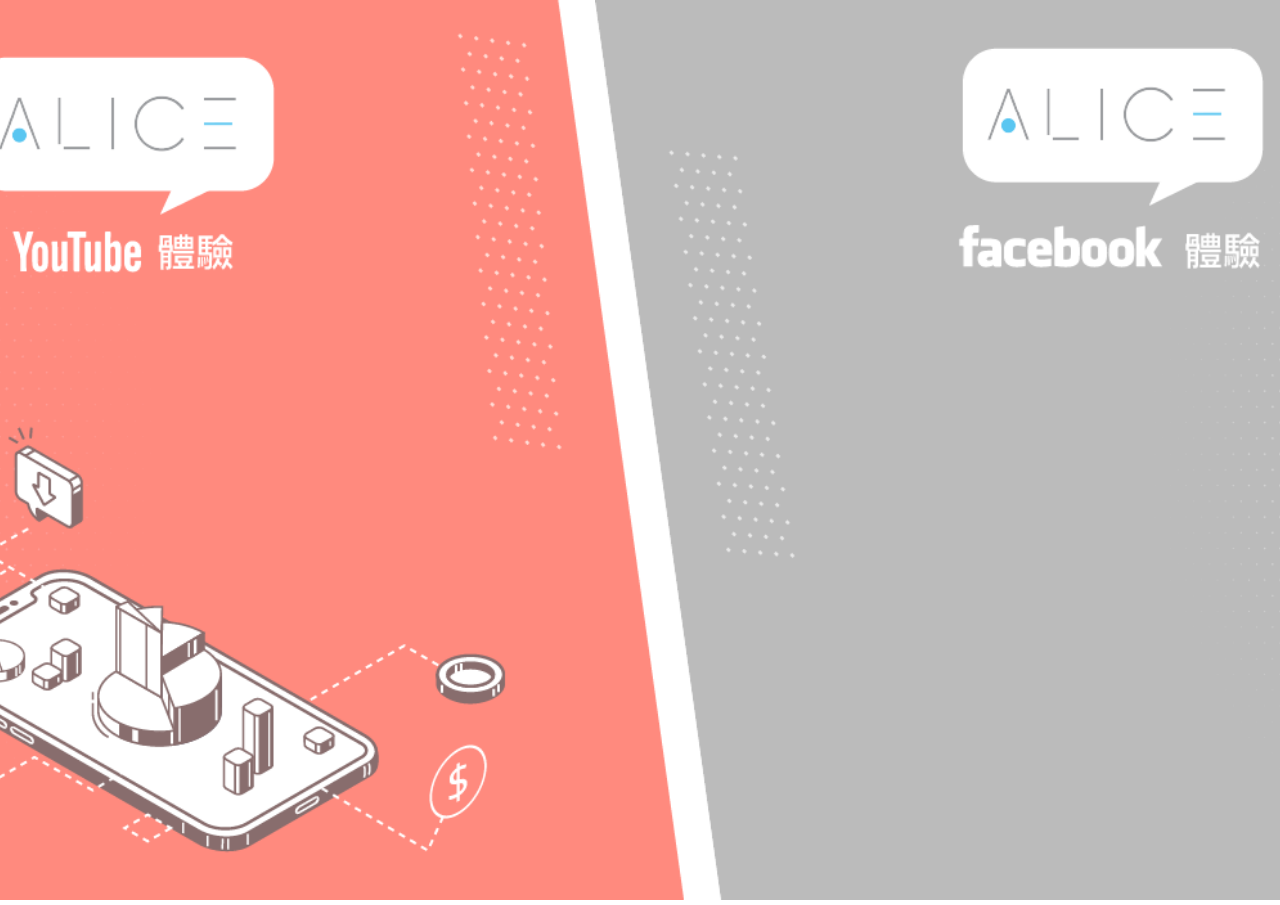
==== index.html @ b47ec306 "test" ====
<!DOCTYPE html>
<html lang="zh-Hant">

<head>
    <meta charset="UTF-8">
    <meta http-equiv="X-UA-Compatible" content="IE=edge">
    <meta name="viewport" content="width=device-width, initial-scale=1.0">
    <title>ALICE chatbox</title>
    <link rel="stylesheet" href="./css/index.css">
    <script src="https://cdnjs.cloudflare.com/ajax/libs/jquery/3.6.0/jquery.min.js"></script>
    <style>
        .hover {
            opacity: 0;
        }

        .bg_loding {
            background-image: url(./img/laptop/youtube_color_bg2.png);
            background-image: url(./img/laptop/facebook_color_bg2.png);
        }

        .yt_bg_loding_hover {
            background-image: url(./img/laptop/youtube_color_bg2.png);
            background-repeat: no-repeat;
            background-size: cover;
        }
        .fb_bg_loding_hover {
            background-image: url(./img/laptop/facebook_color_bg2.png);
            background-repeat: no-repeat;
            background-size: cover;
        }
    </style>
</head>

<body>
    <div>
        <div>
            <div class="home_bg">
                <div class="home_bg_both">
                    <a href="./page.html#AliceChatBox1" class="yt_link">
                        <div class="yt_bg">
                            <div class="home_yt_img_color">
                                <img src="./img/youtube_color_icon.png" alt="">
                            </div>
                        </div>
                    </a>
                    <a href="./page.html#AliceChatBox2" class="fb_link">
                        <div class="fb_bg">
                            <div class="home_fb_img_color">
                                <img src="./img/facebook_color_icon.png" alt="">
                            </div>
                        </div>
                    </a>
                </div>
            </div>
            <div class="home_peter">
                <div class="home_peter_img">
                    <img src="./img/peter.png" alt="">
                    <div class="home_yt_img">
                        <img src="./img/youtube_icon.png" alt="">
                    </div>
                    <div class="home_fb_img">
                        <img src="./img/facebook_icon.png" alt="">
                    </div>
                </div>
            </div>
        </div>
    </div>
    <div class="bg_loding"></div>

    <script>

        $('a.yt_link').hover(function () {
            $('div.yt_bg').addClass('yt_bg_loding_hover');
            $('div.home_yt_img').addClass('hover');
        }, function () {
            $('div.yt_bg').removeClass('yt_bg_loding_hover');
            $('div.home_yt_img').removeClass('hover');
            
        });
        $('a.fb_link').hover(function () {
            $('div.fb_bg').addClass('fb_bg_loding_hover');
            $('div.home_fb_img').addClass('hover');
        }, function () {
            $('div.fb_bg').removeClass('fb_bg_loding_hover');
            $('div.home_fb_img').removeClass('hover');
        });
    </script>
</body>

</html>
---- css/index.css ----
body {
    margin: 0;
    padding: 0;
    box-sizing: border-box;
    list-style: none;
    color: #4F4F4F;
    /* letter-spacing: 0.03em; */
    overflow: hidden;
}

.home_bg {
    background-color: #ffffff;
    width: 100%;
    height: 100vh;
    /* height: 100vh; */
}

.home_bg_both {
    /* border: 1px solid red; */
    display: flex;
    height: 100vh;
    position: relative;
}

.yt_link {
    display: block;
    width: 50%;
    height: 100%;
    /* z-index: 100; */
}

.fb_link {
    width: 50%;
    height: 100%;
}

.yt_bg {
    width: 53%;
    height: 100%;
    position: absolute;
    top: 0;
    left: 0;
    /* height: 100%; */
    background-image: url(./img/laptop/youtube_color_bg2.png);
    background-image: url(../img/laptop/youtube_bg2.png);
    background-repeat: no-repeat;
    background-size: cover;
    background-position: center right;
    /* overflow: hidden; */
}

.yt_link:hover .yt_bg {
    background-image: url(../img/laptop/youtube_color_bg2.png);
    background-repeat: no-repeat;
    background-size: cover;
}

.fb_bg {
    width: 53%;
    height: 100%;
    position: absolute;
    top: 0;
    right: 0;
    background-image: url(./img/laptop/facebook_color_bg2.png);
    background-image: url(../img/laptop/facebook_bg2.png);
    background-repeat: no-repeat;
    background-size: cover;
    background-position: center left;
}

.fb_link:hover .fb_bg {
    background-image: url(../img/laptop/facebook_color_bg2.png);
    background-repeat: no-repeat;
    background-size: cover;
}
.home_yt_img{
    width: 80px;
    height: 80px;
    position: absolute;
    bottom: 36%;
    left: -5%;
    z-index: 1;
    visibility: visible;
    opacity: 1;
    transition: visibility 0s, opacity 0.3s linear;
}
.home_yt_img_color{
    width: 120px;
    height: 120px;
    position: absolute;
    top: 33%;
    right: 50%;
    visibility: hidden;
    opacity: 0;
    transition: visibility 0s, opacity 0.6s linear;
}
.home_yt_img_color img{
    width: 100%;
}
.home_fb_img{
    width: 80px;
    height: 80px;
    position: absolute;
    bottom: 36%;
    right: -5%;
    z-index: 1;
    visibility: visible;
    opacity: 1;
    transition: visibility 0s, opacity 0.3s linear;
}
.home_fb_img_color{
    width: 120px;
    height: 120px;
    position: absolute;
    top: 33%;
    left: 44%;
    visibility: hidden;
    opacity: 0;
    transition: visibility 0s, opacity 0.6s linear;
}
.home_fb_img_color img{
    width: 100%;
}
.home_yt_img img{
    width: 100%;
}
.home_fb_img img{
    width: 100%;
}
.fb_link:hover .home_fb_img{
    opacity: 0;
}
.yt_link:hover .home_yt_img{
    opacity: 0;
}
.fb_link:hover .fb_bg .home_fb_img_color{
    visibility: visible;
    opacity: 1;
}
.yt_link:hover .yt_bg .home_yt_img_color{
    visibility: visible;
    opacity: 1;
}
.home_peter_img {
    bottom: -5px;
    position: absolute;
    width: 30%;
    left:calc(50% - 14%);
    pointer-events: none;
}

.home_peter img{
    width: 100%;
}

@media (max-width: 1700px) {
    .fb_bg {
        width: 53.1%;
    }
    .yt_bg {
        width: 53.1%;
    }
}
@media (max-width: 1600px) {
    .fb_bg {
        width: 53.5%;
    }
    .yt_bg {
        width: 53.5%;
    }
}
@media (max-width: 1440.98px) {
    .fb_bg {
        width: 53%;
    }
    .yt_bg {
        width: 53%;
    }
    .home_peter_img {
        width: 34%;
        left:calc(50% - 17%);
    }
}
@media (max-width: 1300px) {
    .fb_bg {
        width: 53.5%;
    }
    .yt_bg {
        width: 53.5%;
    }
}
@media (max-width: 1200px) {
    .fb_bg {
        width: 53.7%;
    }
    .yt_bg {
        width: 53.7%;
    }
    .home_peter_img {
        width: 40%;
        left:calc(50% - 20%);
    }
}
@media (max-width: 1060px) {
    .fb_bg {
        width: 54.3%;
    }
    .yt_bg {
        width: 54.3%;
    }
    .home_peter_img {
        width: 42%;
        left:calc(50% - 21%);
    }
}
@media (max-width: 992px) {
    .fb_bg {
        width: 54.5%;
    }
    .yt_bg {
        width: 54.5%;
    }
    .home_peter_img {
        width: 46%;
        left:calc(50% - 23%);
    }
}
@media (max-width: 900px) {
    .fb_bg {
        width: 55%;
    }
    .yt_bg {
        width: 55%;
    }
    .home_peter_img {
        width: 52%;
        left:calc(50% - 26%);
    }
}
@media (max-width: 768px) {
    .fb_bg {
        width: 55.6%;
    }
    .yt_bg {
        width: 55.6%;
    }
    .home_peter_img {
        width: 54%;
        left:calc(50% - 27%);
    }
}
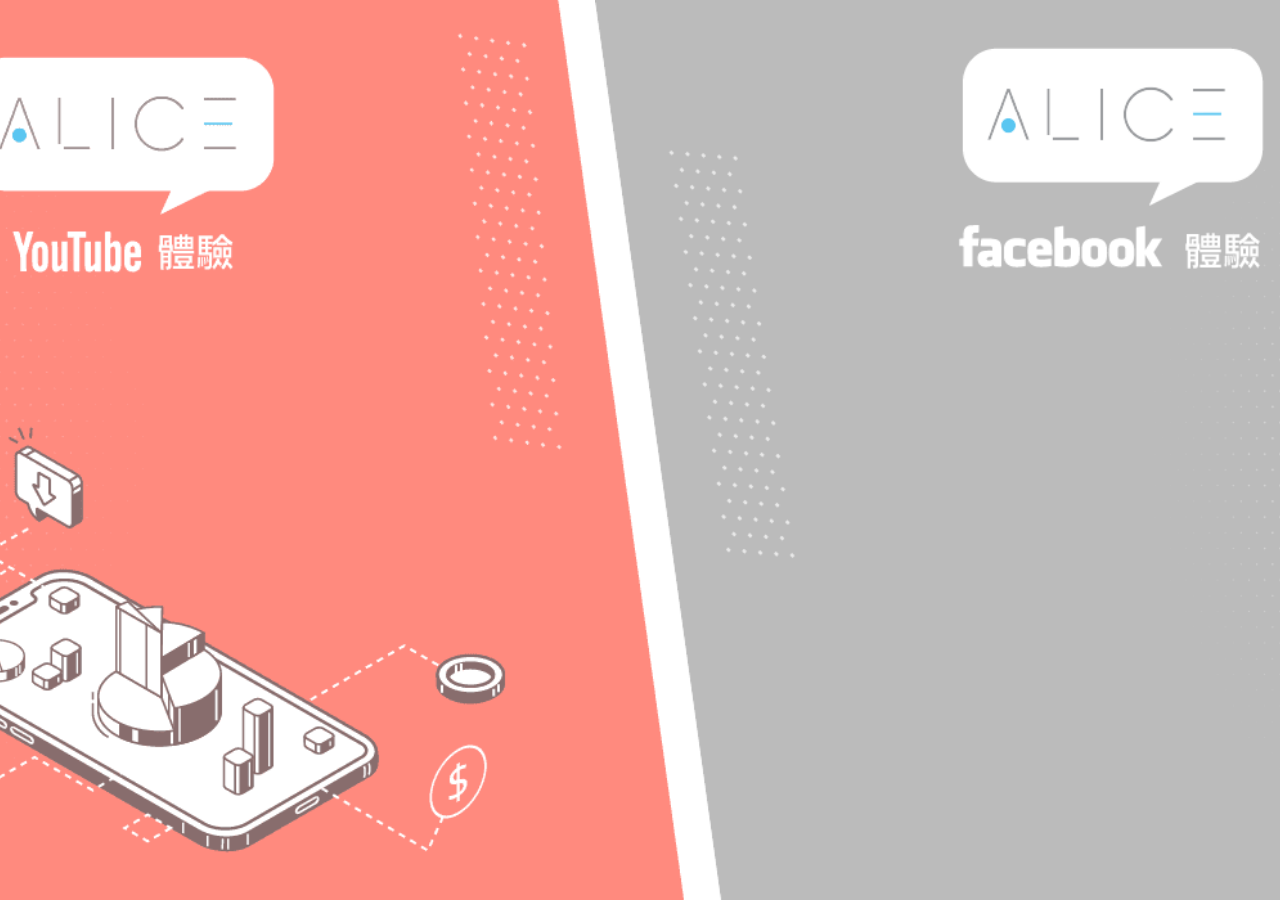
==== commit 43e50ab4: "test" ====
--- a/index.html
+++ b/index.html
@@ -18,7 +18,7 @@
             background-image: url(./img/laptop/facebook_color_bg2.png);
         }
 
-        .yt_bg_loding_hover {
+        /* .yt_bg_loding_hover {
             background-image: url(./img/laptop/youtube_color_bg2.png);
             background-repeat: no-repeat;
             background-size: cover;
@@ -27,7 +27,7 @@
             background-image: url(./img/laptop/facebook_color_bg2.png);
             background-repeat: no-repeat;
             background-size: cover;
-        }
+        } */
     </style>
 </head>
 
@@ -70,18 +70,18 @@
     <script>
 
         $('a.yt_link').hover(function () {
-            $('div.yt_bg').addClass('yt_bg_loding_hover');
+            // $('div.yt_bg').addClass('yt_bg_loding_hover');
             $('div.home_yt_img').addClass('hover');
         }, function () {
-            $('div.yt_bg').removeClass('yt_bg_loding_hover');
+            // $('div.yt_bg').removeClass('yt_bg_loding_hover');
             $('div.home_yt_img').removeClass('hover');
             
         });
         $('a.fb_link').hover(function () {
-            $('div.fb_bg').addClass('fb_bg_loding_hover');
+            // $('div.fb_bg').addClass('fb_bg_loding_hover');
             $('div.home_fb_img').addClass('hover');
         }, function () {
-            $('div.fb_bg').removeClass('fb_bg_loding_hover');
+            // $('div.fb_bg').removeClass('fb_bg_loding_hover');
             $('div.home_fb_img').removeClass('hover');
         });
     </script>
--- a/css/index.css
+++ b/css/index.css
@@ -41,7 +41,6 @@
     top: 0;
     left: 0;
     /* height: 100%; */
-    background-image: url(./img/laptop/youtube_color_bg2.png);
     background-image: url(../img/laptop/youtube_bg2.png);
     background-repeat: no-repeat;
     background-size: cover;
@@ -50,7 +49,7 @@
 }
 
 .yt_link:hover .yt_bg {
-    background-image: url(../img/laptop/youtube_color_bg2.png);
+    background-image: url(../img/laptop/youtube_color_bg.png);
     background-repeat: no-repeat;
     background-size: cover;
 }
@@ -61,7 +60,6 @@
     position: absolute;
     top: 0;
     right: 0;
-    background-image: url(./img/laptop/facebook_color_bg2.png);
     background-image: url(../img/laptop/facebook_bg2.png);
     background-repeat: no-repeat;
     background-size: cover;
@@ -69,7 +67,7 @@
 }
 
 .fb_link:hover .fb_bg {
-    background-image: url(../img/laptop/facebook_color_bg2.png);
+    background-image: url(../img/laptop/facebook_color_bg.png);
     background-repeat: no-repeat;
     background-size: cover;
 }
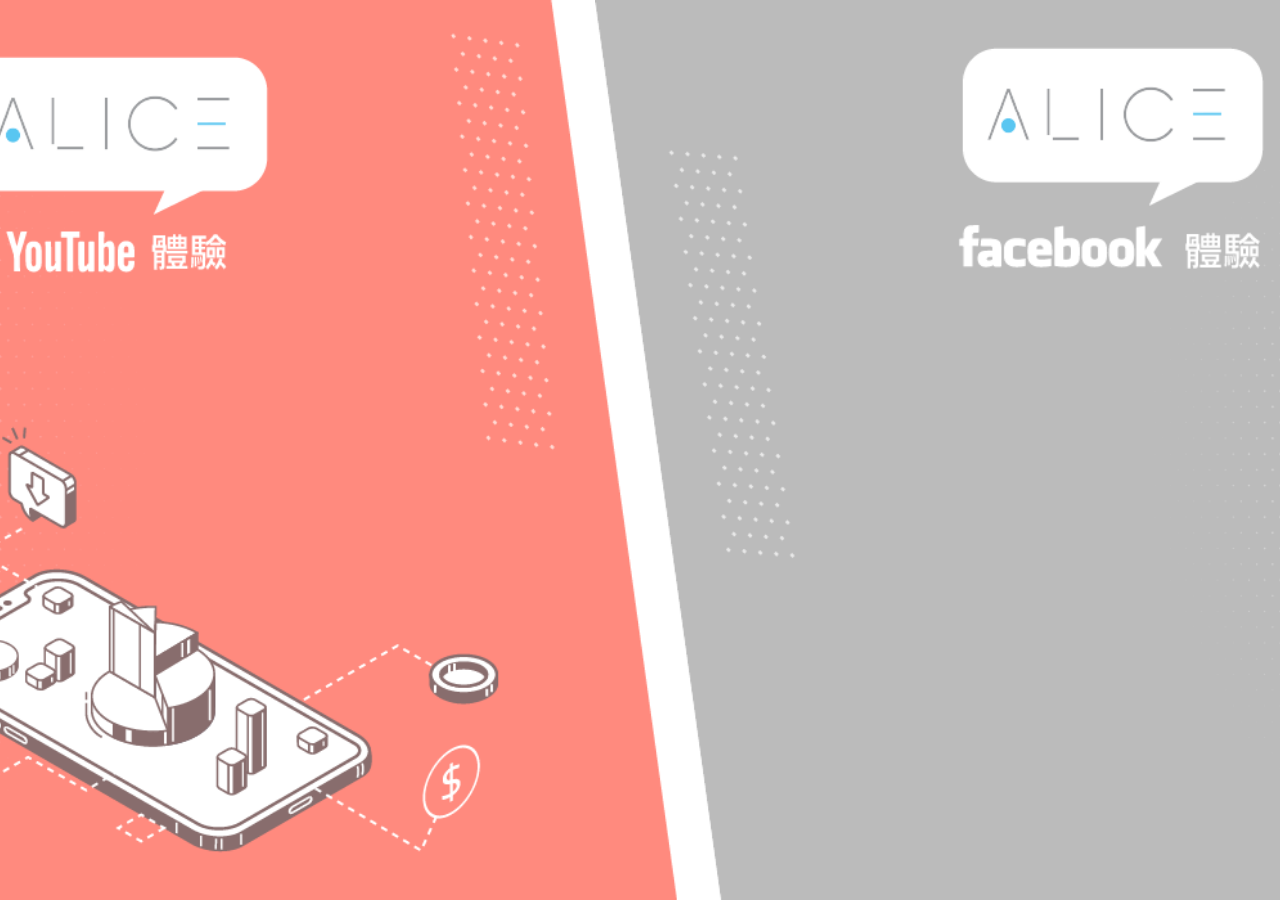
==== commit 02bbcbce: "update location hash word" ====
--- a/index.html
+++ b/index.html
@@ -36,18 +36,24 @@
         <div>
             <div class="home_bg">
                 <div class="home_bg_both">
-                    <a href="./page.html#AliceChatBox1" class="yt_link">
-                        <div class="yt_bg">
+                    <a href="./page.html#AliceChatBox_Youtube" class="yt_link">
+                        <div class="yt_bg_color">
                             <div class="home_yt_img_color">
                                 <img src="./img/youtube_color_icon.png" alt="">
                             </div>
                         </div>
+                        <div class="yt_bg">
+
+                        </div>
                     </a>
-                    <a href="./page.html#AliceChatBox2" class="fb_link">
-                        <div class="fb_bg">
+                    <a href="./page.html#AliceChatBox_Facebook" class="fb_link">
+                        <div class="fb_bg_color">
                             <div class="home_fb_img_color">
                                 <img src="./img/facebook_color_icon.png" alt="">
                             </div>
+                        </div>
+                        <div class="fb_bg">
+
                         </div>
                     </a>
                 </div>
@@ -70,18 +76,18 @@
     <script>
 
         $('a.yt_link').hover(function () {
-            // $('div.yt_bg').addClass('yt_bg_loding_hover');
+            $('div.yt_bg').addClass('hover');
             $('div.home_yt_img').addClass('hover');
         }, function () {
-            // $('div.yt_bg').removeClass('yt_bg_loding_hover');
+            $('div.yt_bg').removeClass('hover');
             $('div.home_yt_img').removeClass('hover');
             
         });
         $('a.fb_link').hover(function () {
-            // $('div.fb_bg').addClass('fb_bg_loding_hover');
+            $('div.fb_bg').addClass('hover');
             $('div.home_fb_img').addClass('hover');
         }, function () {
-            // $('div.fb_bg').removeClass('fb_bg_loding_hover');
+            $('div.fb_bg').removeClass('hover');
             $('div.home_fb_img').removeClass('hover');
         });
     </script>
--- a/css/index.css
+++ b/css/index.css
@@ -33,7 +33,17 @@
     width: 50%;
     height: 100%;
 }
-
+.yt_bg_color{
+    width: 53%;
+    height: 100%;
+    position: absolute;
+    top: 0;
+    left: 0;
+    background-image: url(../img/laptop/youtube_color_bg2.png);
+    background-repeat: no-repeat;
+    background-size: cover;
+    background-position: center right;
+}
 .yt_bg {
     width: 53%;
     height: 100%;
@@ -48,12 +58,23 @@
     /* overflow: hidden; */
 }
 
-.yt_link:hover .yt_bg {
+/* .yt_link:hover .yt_bg {
     background-image: url(../img/laptop/youtube_color_bg.png);
     background-repeat: no-repeat;
     background-size: cover;
-}
-
+} */
+
+.fb_bg_color {
+    width: 53%;
+    height: 100%;
+    position: absolute;
+    top: 0;
+    right: 0;
+    background-image: url(../img/laptop/facebook_color_bg2.png);
+    background-repeat: no-repeat;
+    background-size: cover;
+    background-position: center left;
+}
 .fb_bg {
     width: 53%;
     height: 100%;
@@ -66,11 +87,11 @@
     background-position: center left;
 }
 
-.fb_link:hover .fb_bg {
+/* .fb_link:hover .fb_bg {
     background-image: url(../img/laptop/facebook_color_bg.png);
     background-repeat: no-repeat;
     background-size: cover;
-}
+} */
 .home_yt_img{
     width: 80px;
     height: 80px;
@@ -131,11 +152,11 @@
 .yt_link:hover .home_yt_img{
     opacity: 0;
 }
-.fb_link:hover .fb_bg .home_fb_img_color{
-    visibility: visible;
-    opacity: 1;
-}
-.yt_link:hover .yt_bg .home_yt_img_color{
+.fb_link:hover .fb_bg_color .home_fb_img_color{
+    visibility: visible;
+    opacity: 1;
+}
+.yt_link:hover .yt_bg_color .home_yt_img_color{
     visibility: visible;
     opacity: 1;
 }
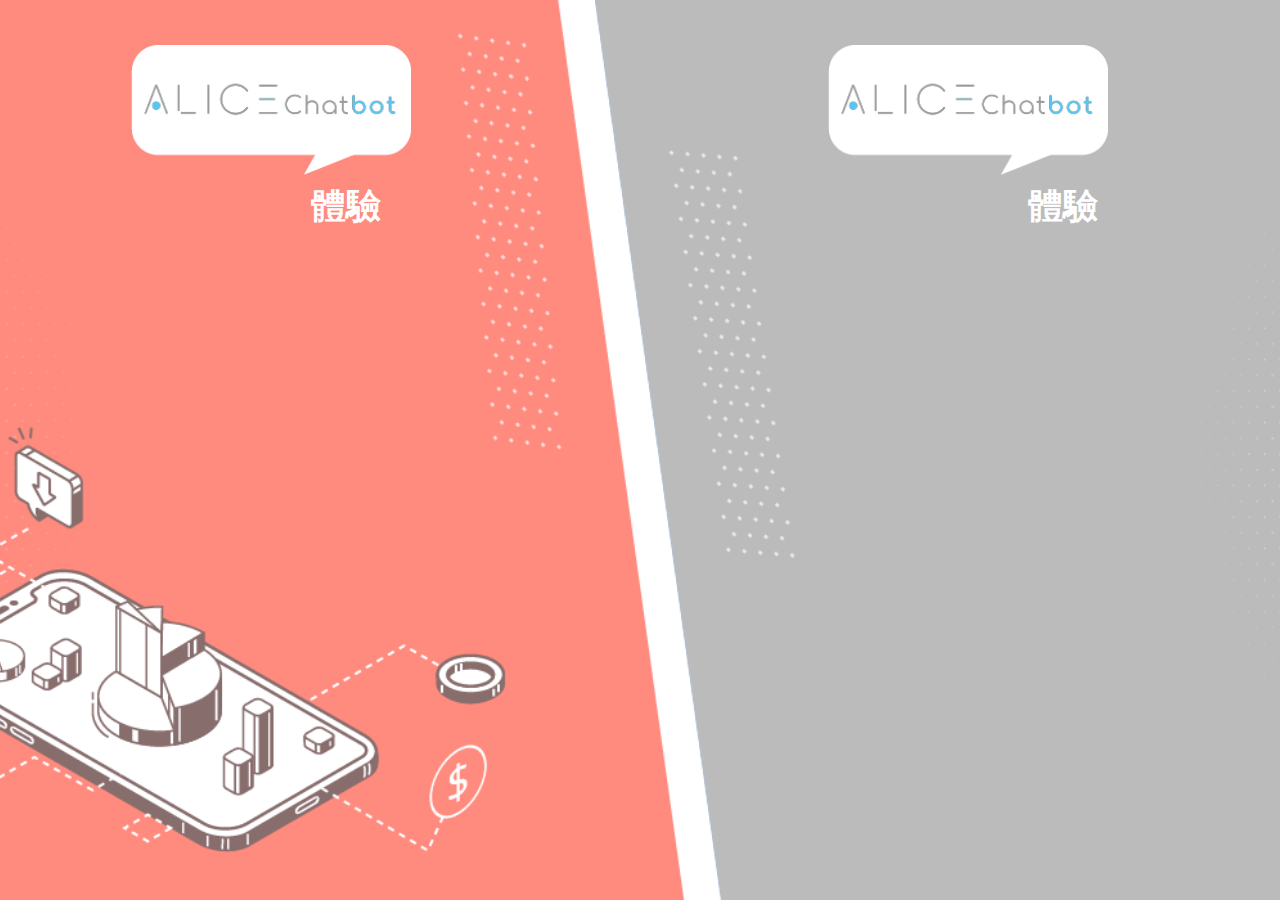
==== commit 3bc049c9: "Tina | add new logo & fix rwd" ====
--- a/index.html
+++ b/index.html
@@ -5,7 +5,7 @@
     <meta charset="UTF-8">
     <meta http-equiv="X-UA-Compatible" content="IE=edge">
     <meta name="viewport" content="width=device-width, initial-scale=1.0">
-    <title>ALICE chatbox</title>
+    <title>ALICE chatbot</title>
     <link rel="stylesheet" href="./css/index.css">
     <script src="https://cdnjs.cloudflare.com/ajax/libs/jquery/3.6.0/jquery.min.js"></script>
     <style>
@@ -36,25 +36,42 @@
         <div>
             <div class="home_bg">
                 <div class="home_bg_both">
-                    <a href="./page.html#AliceChatBox_Youtube" class="yt_link">
+                    <a href="./page.html#AliceChatBot_Youtube" class="yt_link">
                         <div class="yt_bg_color">
                             <div class="home_yt_img_color">
                                 <img src="./img/youtube_color_icon.png" alt="">
                             </div>
+                            <div class="yt_loding_aside">
+                                <div class="yt_loding_aside_img">
+                                    <img class="yt_loding_aside_img_img" src="./img/alice_logo.png" alt="">
+                                </div>
+                                <div class="yt_loding_aside_title">
+                                    <div class="yt_loding_aside_title_img_div"><img
+                                            class="yt_loding_aside_title_img" src="./img/yt_logo.png"
+                                            alt=""></div>
+                                    <div class="yt_loding_aside_title_span">體驗</div>
+                                </div>
+                            </div>
                         </div>
-                        <div class="yt_bg">
-
-                        </div>
+                        <div class="yt_bg"></div>
                     </a>
-                    <a href="./page.html#AliceChatBox_Facebook" class="fb_link">
+                    <a href="./page.html#AliceChatBot_Facebook" class="fb_link">
                         <div class="fb_bg_color">
                             <div class="home_fb_img_color">
                                 <img src="./img/facebook_color_icon.png" alt="">
                             </div>
+                            <div class="fb_aside">
+                                <div class="fb_aside_img"><img class="fb_aside_img_img"
+                                        src="./img/alice_logo.png" alt=""></div>
+                                <div class="fb_aside_title">
+                                    <div class="fb_aside_title_img_div">
+                                        <img class="fb_aside_title_img" src="./img/fb_logo.png" alt="">
+                                    </div>
+                                    <div class="fb_aside_title_span">體驗</div>
+                                </div>
+                            </div>
                         </div>
-                        <div class="fb_bg">
-
-                        </div>
+                        <div class="fb_bg"></div>
                     </a>
                 </div>
             </div>
--- a/css/index.css
+++ b/css/index.css
@@ -33,17 +33,34 @@
     width: 50%;
     height: 100%;
 }
-.yt_bg_color{
+
+.yt_bg_color {
     width: 53%;
     height: 100%;
     position: absolute;
     top: 0;
     left: 0;
-    background-image: url(../img/laptop/youtube_color_bg2.png);
+    background-image: url(../img/laptop/youtube_color_bg.png);
     background-repeat: no-repeat;
     background-size: cover;
     background-position: center right;
 }
+
+.home_yt_img_color {
+    width: 120px;
+    height: 120px;
+    position: absolute;
+    top: 33%;
+    right: 50%;
+    visibility: hidden;
+    opacity: 0;
+    transition: visibility 0s, opacity 0.6s linear;
+}
+
+.home_yt_img_color img {
+    width: 100%;
+}
+
 .yt_bg {
     width: 53%;
     height: 100%;
@@ -51,7 +68,7 @@
     top: 0;
     left: 0;
     /* height: 100%; */
-    background-image: url(../img/laptop/youtube_bg2.png);
+    background-image: url(../img/laptop/youtube_bg.png);
     background-repeat: no-repeat;
     background-size: cover;
     background-position: center right;
@@ -70,18 +87,34 @@
     position: absolute;
     top: 0;
     right: 0;
-    background-image: url(../img/laptop/facebook_color_bg2.png);
+    background-image: url(../img/laptop/facebook_color_bg.png);
     background-repeat: no-repeat;
     background-size: cover;
     background-position: center left;
 }
+
+.home_fb_img_color {
+    width: 120px;
+    height: 120px;
+    position: absolute;
+    top: 33%;
+    left: 44%;
+    visibility: hidden;
+    opacity: 0;
+    transition: visibility 0s, opacity 0.6s linear;
+}
+
+.home_fb_img_color img {
+    width: 100%;
+}
+
 .fb_bg {
     width: 53%;
     height: 100%;
     position: absolute;
     top: 0;
     right: 0;
-    background-image: url(../img/laptop/facebook_bg2.png);
+    background-image: url(../img/laptop/facebook_bg.png);
     background-repeat: no-repeat;
     background-size: cover;
     background-position: center left;
@@ -92,7 +125,7 @@
     background-repeat: no-repeat;
     background-size: cover;
 } */
-.home_yt_img{
+.home_yt_img {
     width: 80px;
     height: 80px;
     position: absolute;
@@ -103,20 +136,8 @@
     opacity: 1;
     transition: visibility 0s, opacity 0.3s linear;
 }
-.home_yt_img_color{
-    width: 120px;
-    height: 120px;
-    position: absolute;
-    top: 33%;
-    right: 50%;
-    visibility: hidden;
-    opacity: 0;
-    transition: visibility 0s, opacity 0.6s linear;
-}
-.home_yt_img_color img{
-    width: 100%;
-}
-.home_fb_img{
+
+.home_fb_img {
     width: 80px;
     height: 80px;
     position: absolute;
@@ -127,144 +148,474 @@
     opacity: 1;
     transition: visibility 0s, opacity 0.3s linear;
 }
-.home_fb_img_color{
-    width: 120px;
-    height: 120px;
-    position: absolute;
-    top: 33%;
-    left: 44%;
-    visibility: hidden;
+
+.home_yt_img img {
+    width: 100%;
+}
+
+.home_fb_img img {
+    width: 100%;
+}
+
+.fb_link:hover .home_fb_img {
     opacity: 0;
-    transition: visibility 0s, opacity 0.6s linear;
-}
-.home_fb_img_color img{
-    width: 100%;
-}
-.home_yt_img img{
-    width: 100%;
-}
-.home_fb_img img{
-    width: 100%;
-}
-.fb_link:hover .home_fb_img{
+}
+
+.yt_link:hover .home_yt_img {
     opacity: 0;
 }
-.yt_link:hover .home_yt_img{
-    opacity: 0;
-}
-.fb_link:hover .fb_bg_color .home_fb_img_color{
+
+.fb_link:hover .fb_bg_color .home_fb_img_color {
     visibility: visible;
     opacity: 1;
 }
-.yt_link:hover .yt_bg_color .home_yt_img_color{
+
+.yt_link:hover .yt_bg_color .home_yt_img_color {
     visibility: visible;
     opacity: 1;
 }
+
 .home_peter_img {
     bottom: -5px;
     position: absolute;
     width: 30%;
-    left:calc(50% - 14%);
+    left: calc(50% - 14%);
     pointer-events: none;
 }
 
-.home_peter img{
-    width: 100%;
+.home_peter img {
+    width: 100%;
+}
+
+.yt_loding_aside {
+    width: 330px;
+    position: absolute;
+    top: 5%;
+    right: 40%;
+    z-index: 100;
+}
+
+.yt_loding_aside_img {
+    width: 320px;
+    height: 157.5px;
+    margin: 0 auto;
+}
+
+.yt_loding_aside_img_img {
+    width: 100%;
+}
+
+.yt_loding_aside_title {
+    display: flex;
+    color: #ffffff;
+    font-size: 40px;
+    font-weight: bold;
+}
+
+.yt_loding_aside_title_img_div {
+    padding: 10px 10px 10px 40px;
+    width: 150px;
+}
+
+.yt_loding_aside_title_img {
+    width: 100%;
+}
+
+.yt_loding_aside_title_span {
+    height: 25px;
+    padding: 8px 10px;
+}
+
+.fb_aside {
+    width: 330px;
+    position: absolute;
+    top: 5%;
+    left: 34%;
+    z-index: 100;
+}
+
+.fb_aside_img {
+    width: 320px;
+    height: 157.5px;
+    margin: 0 auto;
+}
+
+.fb_aside_img_img {
+    width: 100%;
+}
+
+.fb_aside_title {
+    display: flex;
+    justify-content: flex-end;
+    color: #ffffff;
+    font-size: 40px;
+    font-weight: bold;
+}
+
+.fb_aside_title_img_div {
+    padding: 10px 10px 10px 0px;
+    width: 220px;
+}
+
+.fb_aside_title_img {
+    width: 100%;
+}
+
+.fb_aside_title_span {
+    height: 25px;
+    padding: 8px 10px;
 }
 
 @media (max-width: 1700px) {
     .fb_bg {
         width: 53.1%;
     }
+
     .yt_bg {
         width: 53.1%;
     }
-}
+
+    .fb_bg_color {
+        width: 53.1%;
+    }
+
+    .yt_bg_color {
+        width: 53.1%;
+    }
+
+    .yt_loding_aside {
+        right: 38%;
+    }
+
+    .fb_aside {
+        left: 32%;
+    }
+}
+
 @media (max-width: 1600px) {
     .fb_bg {
         width: 53.5%;
     }
-    .yt_bg {
-        width: 53.5%;
-    }
-}
+
+    .yt_bg {
+        width: 53.5%;
+    }
+
+    .fb_bg_color {
+        width: 53.5%;
+    }
+
+    .yt_bg_color {
+        width: 53.5%;
+    }
+}
+
 @media (max-width: 1440.98px) {
     .fb_bg {
         width: 53%;
     }
+
     .yt_bg {
         width: 53%;
     }
+
+    .fb_bg_color {
+        width: 53%;
+    }
+
+    .yt_bg_color {
+        width: 53%;
+    }
+
     .home_peter_img {
         width: 34%;
-        left:calc(50% - 17%);
-    }
-}
+        left: calc(50% - 17%);
+    }
+
+    .yt_loding_aside {
+        width: 280px;
+        top: 5%;
+        right: 40%;
+    }
+
+    .yt_loding_aside_img {
+        width: 280px;
+        height: 137.7px;
+    }
+
+    .yt_loding_aside_title {
+        font-size: 35px;
+    }
+
+    .yt_loding_aside_title_img_div {
+        padding: 3px 5px 10px 40px;
+        width: 125px;
+    }
+
+    .yt_loding_aside_title_span {
+        height: 25px;
+        padding: 0px 10px 8px;
+    }
+
+    .fb_aside {
+        width: 280px;
+        top: 5%;
+        left: 34%;
+    }
+
+    .fb_aside_img {
+        width: 280px;
+        height: 137.7px;
+    }
+
+    .fb_aside_title {
+        font-size: 35px;
+    }
+
+    .fb_aside_title_img_div {
+        padding: 3px 5px 10px 0px;
+        width: 180px;
+    }
+
+    .fb_aside_title_span {
+        height: 25px;
+        padding: 0px 10px 8px;
+    }
+}
+
 @media (max-width: 1300px) {
     .fb_bg {
         width: 53.5%;
     }
-    .yt_bg {
-        width: 53.5%;
-    }
-}
+
+    .yt_bg {
+        width: 53.5%;
+    }
+
+    .fb_bg_color {
+        width: 53.5%;
+    }
+
+    .yt_bg_color {
+        width: 53.5%;
+    }
+}
+
 @media (max-width: 1200px) {
     .fb_bg {
         width: 53.7%;
     }
+
     .yt_bg {
         width: 53.7%;
     }
+
+    .fb_bg_color {
+        width: 53.7%;
+    }
+
+    .yt_bg_color {
+        width: 53.7%;
+    }
+
     .home_peter_img {
         width: 40%;
-        left:calc(50% - 20%);
-    }
-}
+        left: calc(50% - 20%);
+    }
+    .yt_loding_aside {
+        width: 260px;
+        top: 5%;
+        right: 40%;
+    }
+
+    .yt_loding_aside_img {
+        width: 250px;
+        height: 123px;
+    }
+
+    .yt_loding_aside_title {
+        font-size: 35px;
+    }
+
+    .yt_loding_aside_title_img_div {
+        padding: 3px 5px 10px 25px;
+        width: 120px;
+    }
+
+    .yt_loding_aside_title_span {
+        height: 25px;
+        padding: 0px 10px 8px;
+    }
+
+    .fb_aside {
+        width: 260px;
+        top: 5%;
+        left: 34%;
+    }
+
+    .fb_aside_img {
+        width: 250px;
+        height: 123px;
+    }
+
+    .fb_aside_title {
+        font-size: 35px;
+    }
+
+    .fb_aside_title_img_div {
+        padding: 3px 5px 10px 0px;
+        width: 160px;
+    }
+
+    .fb_aside_title_span {
+        height: 25px;
+        padding: 0px 10px 8px;
+    }
+}
+
 @media (max-width: 1060px) {
     .fb_bg {
         width: 54.3%;
     }
+
     .yt_bg {
         width: 54.3%;
     }
+
+    .fb_bg_color {
+        width: 54.3%;
+    }
+
+    .yt_bg_color {
+        width: 54.3%;
+    }
+
     .home_peter_img {
         width: 42%;
-        left:calc(50% - 21%);
-    }
-}
+        left: calc(50% - 21%);
+    }
+}
+
 @media (max-width: 992px) {
     .fb_bg {
         width: 54.5%;
     }
+
     .yt_bg {
         width: 54.5%;
     }
+
+    .fb_bg_color {
+        width: 54.5%;
+    }
+
+    .yt_bg_color {
+        width: 54.5%;
+    }
+
     .home_peter_img {
         width: 46%;
-        left:calc(50% - 23%);
-    }
-}
+        left: calc(50% - 23%);
+    }
+    .yt_loding_aside {
+        right: 39%;
+    }
+    .fb_aside {
+        left: 33%;
+    }
+}
+
 @media (max-width: 900px) {
     .fb_bg {
         width: 55%;
     }
+
     .yt_bg {
         width: 55%;
     }
+
+    .fb_bg_color {
+        width: 55%;
+    }
+
+    .yt_bg_color {
+        width: 55%;
+    }
+
     .home_peter_img {
         width: 52%;
-        left:calc(50% - 26%);
-    }
-}
+        left: calc(50% - 26%);
+    }
+    .yt_loding_aside {
+        width: 183px;
+        top: 8%;
+        right: 45%;
+    }
+
+    .yt_loding_aside_img {
+        width: 183px;
+        height: 90px;
+    }
+
+    .yt_loding_aside_title {
+        font-size: 24px;
+    }
+
+    .yt_loding_aside_title_img_div {
+        padding: 10px 0px 10px 15px;
+        width: 80px;
+    }
+
+    .yt_loding_aside_title_span {
+        height: 25px;
+        padding: 8px 10px;
+    }
+
+    .fb_aside {
+        width: 183px;
+        top: 8%;
+        left: 40%;
+    }
+
+    .fb_aside_img {
+        width: 183px;
+        height: 90px;
+    }
+
+    .fb_aside_title {
+        font-size: 24px;
+    }
+
+    .fb_aside_title_img_div {
+        padding: 10px 0px 10px 10px;
+        width: 104px;
+    }
+
+    .fb_aside_title_span {
+        height: 25px;
+        padding: 8px 10px;
+    }
+}
+
 @media (max-width: 768px) {
     .fb_bg {
+        width: 55%;
+    }
+
+    .yt_bg {
         width: 55.6%;
     }
-    .yt_bg {
-        width: 55.6%;
-    }
+
+    .fb_bg_color {
+        width: 55%;
+    }
+
+    .yt_bg_color {
+        width: 55%;
+    }
+
     .home_peter_img {
         width: 54%;
-        left:calc(50% - 27%);
+        left: calc(50% - 27%);
     }
 }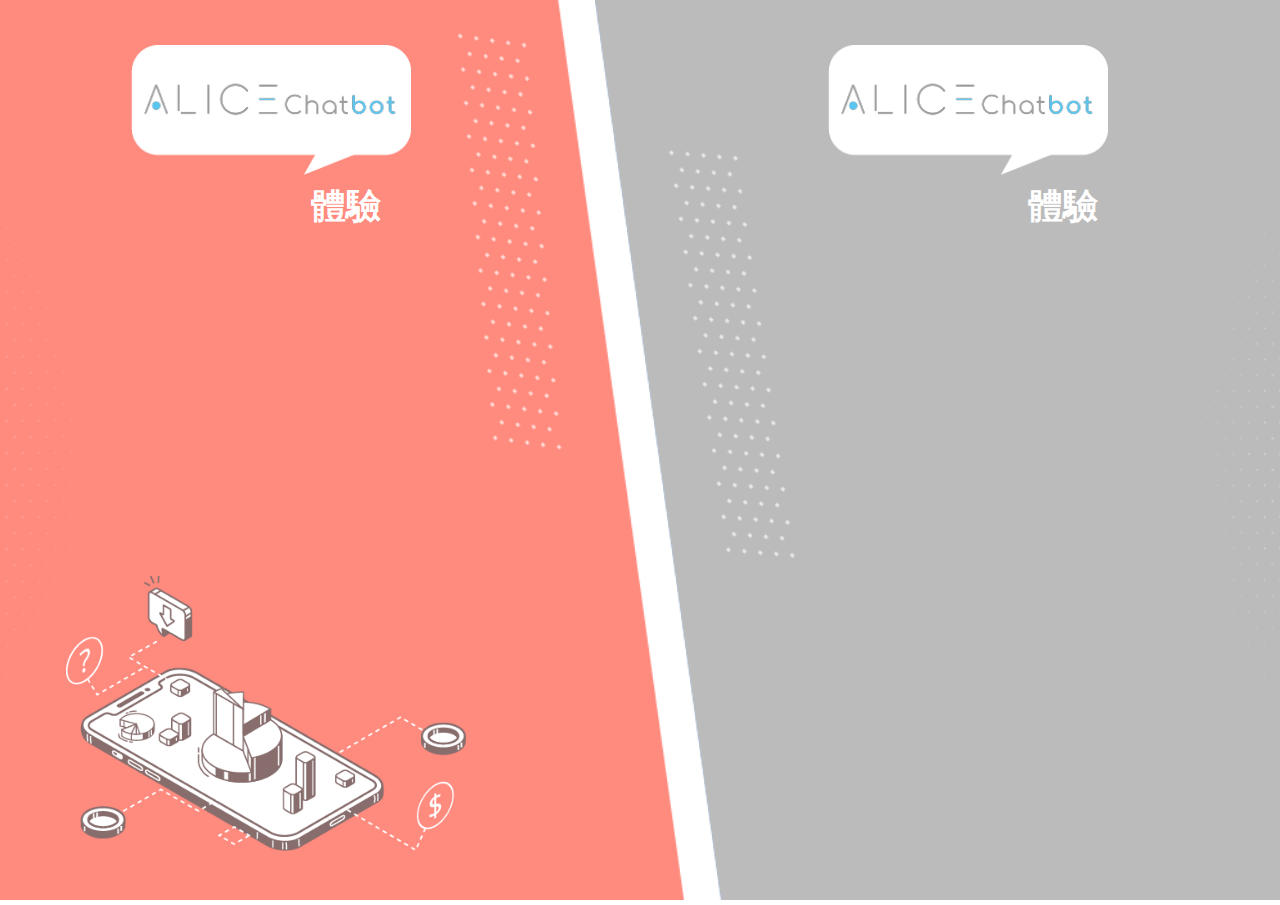
==== commit 987642d1: "fix rwd" ====
--- a/index.html
+++ b/index.html
@@ -14,20 +14,11 @@
         }
 
         .bg_loding {
-            background-image: url(./img/laptop/youtube_color_bg2.png);
-            background-image: url(./img/laptop/facebook_color_bg2.png);
+            background-image: url(./img/new_bg/facebook_color_bg.png);
+            background-image: url(./img/new_bg/facebook_color_bg2.png);
+            background-image: url(./img/new_bg/youtube_color_bg.png);
+            background-image: url(./img/new_bg/youtube_color_bg2.png);
         }
-
-        /* .yt_bg_loding_hover {
-            background-image: url(./img/laptop/youtube_color_bg2.png);
-            background-repeat: no-repeat;
-            background-size: cover;
-        }
-        .fb_bg_loding_hover {
-            background-image: url(./img/laptop/facebook_color_bg2.png);
-            background-repeat: no-repeat;
-            background-size: cover;
-        } */
     </style>
 </head>
 
@@ -40,6 +31,9 @@
                         <div class="yt_bg_color">
                             <div class="home_yt_img_color">
                                 <img src="./img/youtube_color_icon.png" alt="">
+                            </div>
+                            <div class="home_youtube_pic">
+                                <img src="./img/new_bg/youtube_pic.png" alt="">
                             </div>
                             <div class="yt_loding_aside">
                                 <div class="yt_loding_aside_img">
@@ -59,6 +53,9 @@
                         <div class="fb_bg_color">
                             <div class="home_fb_img_color">
                                 <img src="./img/facebook_color_icon.png" alt="">
+                            </div>
+                            <div class="home_facebook_pic">
+                                <img src="./img/new_bg/facebook_pic.png" alt="">
                             </div>
                             <div class="fb_aside">
                                 <div class="fb_aside_img"><img class="fb_aside_img_img"
--- a/css/index.css
+++ b/css/index.css
@@ -40,7 +40,7 @@
     position: absolute;
     top: 0;
     left: 0;
-    background-image: url(../img/laptop/youtube_color_bg.png);
+    background-image: url(../img/new_bg/youtube_color_bg.png);
     background-repeat: no-repeat;
     background-size: cover;
     background-position: center right;
@@ -61,18 +61,22 @@
     width: 100%;
 }
 
+.home_youtube_pic {
+    position: absolute;
+    bottom: 10%;
+    right: 32%;
+}
+
 .yt_bg {
     width: 53%;
     height: 100%;
     position: absolute;
     top: 0;
     left: 0;
-    /* height: 100%; */
-    background-image: url(../img/laptop/youtube_bg.png);
+    background-image: url(../img/new_bg/youtube_bg.png);
     background-repeat: no-repeat;
     background-size: cover;
     background-position: center right;
-    /* overflow: hidden; */
 }
 
 /* .yt_link:hover .yt_bg {
@@ -87,7 +91,7 @@
     position: absolute;
     top: 0;
     right: 0;
-    background-image: url(../img/laptop/facebook_color_bg.png);
+    background-image: url(../img/new_bg/facebook_color_bg.png);
     background-repeat: no-repeat;
     background-size: cover;
     background-position: center left;
@@ -108,13 +112,19 @@
     width: 100%;
 }
 
+.home_facebook_pic {
+    position: absolute;
+    bottom: 5%;
+    left: 35%;
+}
+
 .fb_bg {
     width: 53%;
     height: 100%;
     position: absolute;
     top: 0;
     right: 0;
-    background-image: url(../img/laptop/facebook_bg.png);
+    background-image: url(../img/new_bg/facebook_bg.png);
     background-repeat: no-repeat;
     background-size: cover;
     background-position: center left;
@@ -381,6 +391,26 @@
         height: 25px;
         padding: 0px 10px 8px;
     }
+
+    .home_youtube_pic {
+        width: 400px;
+        bottom: 5%;
+        right: 32%;
+    }
+
+    .home_youtube_pic img {
+        width: 100%;
+    }
+
+    .home_facebook_pic {
+        width: 300px;
+        bottom: 3%;
+        left: 35%;
+    }
+
+    .home_facebook_pic img {
+        width: 100%;
+    }
 }
 
 @media (max-width: 1300px) {
@@ -404,24 +434,39 @@
 @media (max-width: 1200px) {
     .fb_bg {
         width: 53.7%;
+        background-image: url(../img/new_bg/facebook_bg2.png);
     }
 
     .yt_bg {
         width: 53.7%;
+        background-image: url(../img/new_bg/youtube_bg2.png);
     }
 
     .fb_bg_color {
         width: 53.7%;
+        background-image: url(../img/new_bg/facebook_color_bg2.png);
     }
 
     .yt_bg_color {
         width: 53.7%;
+        background-image: url(../img/new_bg/youtube_color_bg2.png);
+    }
+
+    .home_youtube_pic {
+        width: 380px;
+        right: 30%;
+    }
+
+    .home_facebook_pic {
+        width: 280px;
+        left: 40%;
     }
 
     .home_peter_img {
         width: 40%;
         left: calc(50% - 20%);
     }
+
     .yt_loding_aside {
         width: 260px;
         top: 5%;
@@ -494,6 +539,12 @@
         width: 42%;
         left: calc(50% - 21%);
     }
+
+    .home_youtube_pic {
+        width: 360px;
+        right: 25%;
+    }
+
 }
 
 @media (max-width: 992px) {
@@ -510,16 +561,18 @@
     }
 
     .yt_bg_color {
-        width: 54.5%;
+        width: 54.4%;
     }
 
     .home_peter_img {
         width: 46%;
         left: calc(50% - 23%);
     }
+
     .yt_loding_aside {
         right: 39%;
     }
+
     .fb_aside {
         left: 33%;
     }
@@ -540,12 +593,21 @@
 
     .yt_bg_color {
         width: 55%;
+    }
+
+    .home_youtube_pic {
+        width: 300px;
+    }
+
+    .home_facebook_pic {
+        width: 230px;
     }
 
     .home_peter_img {
         width: 52%;
         left: calc(50% - 26%);
     }
+
     .yt_loding_aside {
         width: 183px;
         top: 8%;
